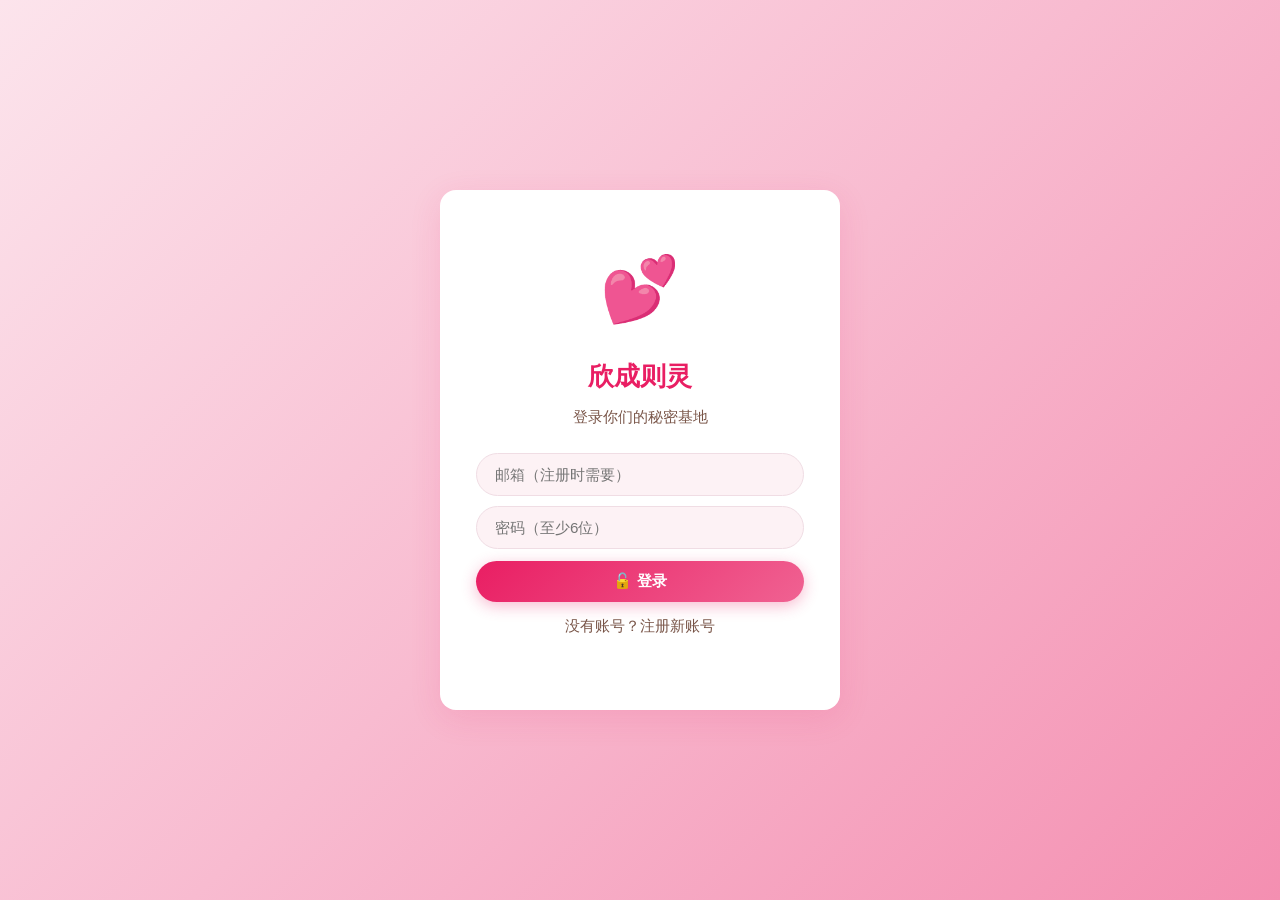
==== index.html @ c06fbb12 "欣成则灵 v2.0 - Supabase 云端版" ====
<!DOCTYPE html>
<html lang="zh-CN">
<head>
  <meta charset="UTF-8">
  <meta name="viewport" content="width=device-width, initial-scale=1.0, viewport-fit=cover">
  <title>欣成则灵 - 情侣生活记录</title>

  <!-- PWA Meta -->
  <meta name="apple-mobile-web-app-capable" content="yes">
  <meta name="apple-mobile-web-app-status-bar-style" content="black-translucent">
  <meta name="apple-mobile-web-app-title" content="欣成则灵">
  <meta name="theme-color" content="#e91e63">
  <meta name="description" content="欣成则灵 - 属于我们的情侣生活记录">

  <!-- PWA Manifest -->
  <link rel="manifest" href="manifest.json">

  <!-- Apple Touch Icon -->
  <link rel="apple-touch-icon" href="assets/icons/icon-192.png">

  <!-- Styles -->
  <link rel="stylesheet" href="css/style.css">
  <link rel="icon" href="data:image/svg+xml,<svg xmlns='http://www.w3.org/2000/svg' viewBox='0 0 100 100'><text y='.9em' font-size='90'>💕</text></svg>">
</head>
<body>

  <!-- ==================== 登录/注册 ==================== -->
  <div id="lock-screen" class="lock-screen">
    <div class="lock-card">
      <div class="lock-icon">💕</div>
      <h2 id="lock-title">欣成则灵</h2>
      <p id="lock-subtitle">登录你们的秘密基地</p>
      <div class="lock-input-group" style="flex-direction:column;gap:10px">
        <input type="email" id="lock-email" placeholder="邮箱（注册时需要）" style="width:100%;border-radius:25px;padding:12px 18px">
        <input type="password" id="lock-password" placeholder="密码（至少6位）" maxlength="50" style="width:100%;border-radius:25px;padding:12px 18px">
      </div>
      <button id="lock-submit" class="btn btn-primary" style="width:100%;margin-top:12px;justify-content:center">🔓 登录</button>
      <p id="lock-error" class="lock-error hidden"></p>
      <p id="lock-toggle" class="lock-hint">没有账号？<a href="#">注册新账号</a></p>
    </div>
  </div>

  <!-- ==================== 主应用 ==================== -->
  <div id="app" class="app hidden">
    <header class="header">
      <div class="header-inner">
        <div class="logo">💕 欣成则灵</div>
        <button class="menu-toggle" id="menu-toggle" aria-label="菜单">
          <span></span><span></span><span></span>
        </button>
      </div>
      <nav class="nav" id="main-nav">
        <a href="#home" class="nav-item active" data-route="home">
          <span class="nav-icon">🏠</span><span class="nav-text">首页</span>
        </a>
        <a href="#memories" class="nav-item" data-route="memories">
          <span class="nav-icon">📸</span><span class="nav-text">回忆录</span>
        </a>
        <a href="#dates" class="nav-item" data-route="dates">
          <span class="nav-icon">📅</span><span class="nav-text">重要日子</span>
        </a>
        <a href="#plans" class="nav-item" data-route="plans">
          <span class="nav-icon">🎯</span><span class="nav-text">人生规划</span>
        </a>
        <a href="#notes" class="nav-item" data-route="notes">
          <span class="nav-icon">💌</span><span class="nav-text">情书留言</span>
        </a>
        <a href="#wishlist" class="nav-item" data-route="wishlist">
          <span class="nav-icon">✨</span><span class="nav-text">愿望清单</span>
        </a>
        <a href="#settings" class="nav-item" data-route="settings">
          <span class="nav-icon">⚙️</span><span class="nav-text">设置</span>
        </a>
      </nav>
    </header>

    <main class="main">
      <section id="page-home" class="page active"><div class="page-content home-content"></div></section>
      <section id="page-memories" class="page"><div class="page-content memories-content"></div></section>
      <section id="page-dates" class="page"><div class="page-content dates-content"></div></section>
      <section id="page-plans" class="page"><div class="page-content plans-content"></div></section>
      <section id="page-notes" class="page"><div class="page-content notes-content"></div></section>
      <section id="page-wishlist" class="page"><div class="page-content wishlist-content"></div></section>
      <section id="page-settings" class="page"><div class="page-content settings-content"></div></section>
    </main>

    <footer class="footer">
      <p>💕 欣成则灵 · 永远在一起 💕</p>
    </footer>
  </div>

  <!-- 弹窗 -->
  <div id="modal-overlay" class="modal-overlay hidden">
    <div class="modal" id="modal-container">
      <button class="modal-close" id="modal-close">&times;</button>
      <div class="modal-body" id="modal-body"></div>
    </div>
  </div>

  <!-- 灯箱 -->
  <div id="lightbox" class="lightbox hidden">
    <button class="lightbox-close">&times;</button>
    <button class="lightbox-prev">&lsaquo;</button>
    <img id="lightbox-img" src="" alt="">
    <button class="lightbox-next">&rsaquo;</button>
  </div>

  <!-- Toast -->
  <div id="toast" class="toast hidden"></div>

  <!-- Supabase SDK -->
  <script src="https://cdn.jsdelivr.net/npm/@supabase/supabase-js@2"></script>

  <!-- App Scripts -->
  <script src="js/supabase.js"></script>
  <script src="js/utils.js"></script>
  <script src="js/storage.js"></script>
  <script src="js/sync.js"></script>
  <script src="js/pages/home.js"></script>
  <script src="js/pages/memories.js"></script>
  <script src="js/pages/dates.js"></script>
  <script src="js/pages/plans.js"></script>
  <script src="js/pages/notes.js"></script>
  <script src="js/pages/wishlist.js"></script>
  <script src="js/app.js"></script>

  <!-- Register Service Worker -->
  <script>
    if ('serviceWorker' in navigator) {
      navigator.serviceWorker.register('/sw.js').catch(() => {});
    }
  </script>
</body>
</html>
---- css/style.css ----
/* ============================================================
   我们的时光 - 情侣生活记录网站
   配色: 浪漫暖色系 (玫瑰金/粉色)
   ============================================================ */

/* === CSS 变量 (浅色主题) === */
:root {
  --primary: #e91e63;
  --primary-light: #f06292;
  --primary-dark: #c2185b;
  --primary-bg: #fce4ec;
  --accent: #ff6f61;
  --accent-light: #ff8a80;
  --gold: #d4a574;
  --gold-light: #f0d6b8;

  --bg: #faf5f7;
  --bg-card: #ffffff;
  --bg-input: #fdf2f5;
  --text: #3e2723;
  --text-secondary: #795548;
  --text-muted: #a1887f;
  --border: #f0dde4;
  --shadow: 0 2px 12px rgba(233, 30, 99, 0.08);
  --shadow-lg: 0 8px 32px rgba(233, 30, 99, 0.12);

  --radius: 16px;
  --radius-sm: 10px;
  --radius-xs: 6px;
  --transition: 0.3s cubic-bezier(0.4, 0, 0.2, 1);

  --gradient-hero: linear-gradient(135deg, #fce4ec 0%, #f8bbd0 50%, #f48fb1 100%);
  --gradient-card: linear-gradient(135deg, #fff 0%, #fce4ec 100%);
  --gradient-btn: linear-gradient(135deg, #e91e63, #f06292);
  --gradient-love: linear-gradient(135deg, #ff6f61, #e91e63, #c2185b);
}

/* === 深色主题 === */
[data-theme="dark"] {
  --bg: #1a1a2e;
  --bg-card: #252540;
  --bg-input: #2a2a45;
  --text: #e8d5d0;
  --text-secondary: #bcaaa4;
  --text-muted: #8d7b75;
  --border: #3a3050;
  --shadow: 0 2px 12px rgba(0, 0, 0, 0.3);
  --shadow-lg: 0 8px 32px rgba(0, 0, 0, 0.4);
  --gradient-hero: linear-gradient(135deg, #2d1f2e 0%, #3d2040 50%, #2a1a30 100%);
  --gradient-card: linear-gradient(135deg, #252540 0%, #2d1f2e 100%);
}

/* === Reset & Base === */
*, *::before, *::after { box-sizing: border-box; margin: 0; padding: 0; }

html { font-size: 16px; scroll-behavior: smooth; }

body {
  font-family: -apple-system, BlinkMacSystemFont, "Segoe UI", "PingFang SC", "Microsoft YaHei", sans-serif;
  background: var(--bg);
  color: var(--text);
  min-height: 100vh;
  line-height: 1.6;
  -webkit-font-smoothing: antialiased;
  transition: background var(--transition), color var(--transition);
}

a { text-decoration: none; color: inherit; }
button { cursor: pointer; border: none; outline: none; font-family: inherit; }
input, textarea, select { font-family: inherit; outline: none; border: 1px solid var(--border); border-radius: var(--radius-xs); padding: 10px 14px; font-size: 0.95rem; background: var(--bg-input); color: var(--text); transition: border var(--transition); }
input:focus, textarea:focus, select:focus { border-color: var(--primary); }
img { max-width: 100%; display: block; }
ul { list-style: none; }

/* === Utility === */
.hidden { display: none !important; }

/* === Buttons === */
.btn {
  display: inline-flex; align-items: center; gap: 6px;
  padding: 10px 20px; border-radius: 25px;
  font-size: 0.95rem; font-weight: 600;
  transition: all var(--transition);
  white-space: nowrap;
}
.btn-primary { background: var(--gradient-btn); color: #fff; box-shadow: 0 4px 15px rgba(233, 30, 99, 0.3); }
.btn-primary:hover { transform: translateY(-2px); box-shadow: 0 6px 20px rgba(233, 30, 99, 0.4); }
.btn-secondary { background: var(--bg-card); color: var(--primary); border: 2px solid var(--primary); }
.btn-secondary:hover { background: var(--primary-bg); }
.btn-danger { background: #ff5252; color: #fff; }
.btn-danger:hover { background: #ff1744; }
.btn-sm { padding: 6px 14px; font-size: 0.85rem; }
.btn-icon { width: 36px; height: 36px; padding: 0; border-radius: 50%; display: inline-flex; align-items: center; justify-content: center; background: var(--bg); }
.btn-icon:hover { background: var(--primary-bg); }

/* === Lock Screen === */
.lock-screen {
  position: fixed; inset: 0; z-index: 9999;
  display: flex; align-items: center; justify-content: center;
  background: var(--gradient-hero);
}
.lock-card {
  background: var(--bg-card); border-radius: var(--radius);
  padding: 48px 36px; text-align: center;
  box-shadow: var(--shadow-lg); max-width: 400px; width: 90%;
  animation: fadeInUp 0.6s ease;
}
.lock-icon { font-size: 64px; margin-bottom: 16px; animation: heartbeat 1.5s infinite; }
.lock-card h2 { font-size: 1.6rem; margin-bottom: 8px; color: var(--primary); }
.lock-card p { color: var(--text-secondary); margin-bottom: 24px; font-size: 0.95rem; }
.lock-input-group { display: flex; gap: 10px; }
.lock-input-group input { flex: 1; border-radius: 25px; padding: 12px 18px; }
.lock-input-group button { flex-shrink: 0; }
.lock-error { color: #ff5252; margin-top: 12px; font-size: 0.85rem; }
.lock-hint { color: var(--text-muted); margin-top: 12px; font-size: 0.85rem; }

/* === App Layout === */
.app { min-height: 100vh; display: flex; flex-direction: column; }

/* === Header & Nav === */
.header {
  background: var(--bg-card); border-bottom: 1px solid var(--border);
  box-shadow: var(--shadow); position: sticky; top: 0; z-index: 100;
}
.header-inner {
  display: flex; align-items: center; justify-content: space-between;
  padding: 12px 20px; max-width: 1100px; margin: 0 auto;
}
.logo { font-size: 1.2rem; font-weight: 700; color: var(--primary); }

/* Hamburger */
.menu-toggle {
  display: none; flex-direction: column; gap: 5px;
  background: none; padding: 5px;
}
.menu-toggle span {
  display: block; width: 24px; height: 2px;
  background: var(--text); border-radius: 2px; transition: var(--transition);
}
.nav {
  display: flex; gap: 4px; padding: 0 20px 12px;
  max-width: 1100px; margin: 0 auto; overflow-x: auto;
  scrollbar-width: none;
}
.nav::-webkit-scrollbar { display: none; }
.nav-item {
  display: flex; align-items: center; gap: 6px;
  padding: 8px 16px; border-radius: 20px;
  font-size: 0.9rem; font-weight: 500;
  color: var(--text-secondary); transition: all var(--transition);
  white-space: nowrap; flex-shrink: 0;
}
.nav-item:hover { background: var(--primary-bg); color: var(--primary); }
.nav-item.active { background: var(--primary); color: #fff; }
.nav-icon { font-size: 1.1rem; }

/* === Main === */
.main { flex: 1; max-width: 1100px; width: 100%; margin: 0 auto; padding: 20px; }

.page { display: none; animation: fadeIn 0.4s ease; }
.page.active { display: block; }

/* === Cards === */
.card {
  background: var(--bg-card); border-radius: var(--radius);
  box-shadow: var(--shadow); padding: 24px;
  transition: all var(--transition);
}
.card:hover { box-shadow: var(--shadow-lg); }
.card-header {
  display: flex; align-items: center; justify-content: space-between;
  margin-bottom: 16px; padding-bottom: 12px; border-bottom: 1px solid var(--border);
}
.card-title { font-size: 1.15rem; font-weight: 700; color: var(--primary); display: flex; align-items: center; gap: 8px; }

/* === Home Page === */
.home-grid { display: grid; grid-template-columns: 1fr 1fr; gap: 20px; }
@media (max-width: 768px) { .home-grid { grid-template-columns: 1fr; } }

.days-counter {
  grid-column: 1 / -1;
  text-align: center; padding: 36px 24px;
  background: var(--gradient-card);
}
.days-number {
  font-size: 3.5rem; font-weight: 800;
  background: var(--gradient-love); -webkit-background-clip: text;
  -webkit-text-fill-color: transparent; background-clip: text;
  line-height: 1.2;
}
.days-label { font-size: 1rem; color: var(--text-secondary); margin-top: 4px; }
.days-date { font-size: 0.85rem; color: var(--text-muted); margin-top: 4px; }

.hero-quote {
  grid-column: 1 / -1;
  text-align: center; padding: 20px 24px; font-style: italic;
  color: var(--primary); font-size: 1.05rem; font-weight: 500;
}

.countdown-list { display: flex; flex-direction: column; gap: 10px; }
.countdown-item {
  display: flex; align-items: center; justify-content: space-between;
  padding: 12px 16px; background: var(--primary-bg); border-radius: var(--radius-sm);
}
.countdown-info { display: flex; align-items: center; gap: 10px; }
.countdown-icon { font-size: 1.5rem; }
.countdown-title { font-weight: 600; }
.countdown-date { font-size: 0.8rem; color: var(--text-muted); }
.countdown-days {
  font-weight: 700; color: var(--primary); font-size: 1.1rem;
  white-space: nowrap;
}

.random-memory {
  cursor: pointer; transition: all var(--transition);
}
.random-memory:hover { transform: translateY(-2px); }
.random-memory img {
  width: 100%; height: 180px; object-fit: cover;
  border-radius: var(--radius-sm); margin-top: 12px;
}
.random-memory .memory-date { font-size: 0.85rem; color: var(--text-muted); }
.random-memory .memory-title { font-weight: 600; margin-top: 8px; }
.random-memory .memory-desc { font-size: 0.9rem; color: var(--text-secondary); margin-top: 4px; display: -webkit-box; -webkit-line-clamp: 2; -webkit-box-orient: vertical; overflow: hidden; }

/* === Memories Page === */
.memories-toolbar {
  display: flex; gap: 12px; margin-bottom: 20px; flex-wrap: wrap; align-items: center;
}
.memories-toolbar select, .memories-toolbar input {
  padding: 8px 14px; border-radius: 20px; font-size: 0.9rem;
}
.memories-grid {
  display: grid;
  grid-template-columns: repeat(auto-fill, minmax(280px, 1fr));
  gap: 20px;
}
.memory-card {
  background: var(--bg-card); border-radius: var(--radius);
  box-shadow: var(--shadow); overflow: hidden;
  transition: all var(--transition); cursor: pointer;
}
.memory-card:hover { transform: translateY(-4px); box-shadow: var(--shadow-lg); }
.memory-card-img {
  width: 100%; height: 220px; object-fit: cover;
  background: var(--primary-bg);
}
.memory-card-body { padding: 16px; }
.memory-card-date { font-size: 0.8rem; color: var(--text-muted); }
.memory-card-title { font-weight: 700; margin: 6px 0; font-size: 1.05rem; }
.memory-card-desc {
  font-size: 0.9rem; color: var(--text-secondary);
  display: -webkit-box; -webkit-line-clamp: 3; -webkit-box-orient: vertical; overflow: hidden;
}
.memory-card-tags { display: flex; gap: 6px; margin-top: 10px; flex-wrap: wrap; }
.tag {
  padding: 3px 10px; border-radius: 12px;
  font-size: 0.75rem; font-weight: 500;
  background: var(--primary-bg); color: var(--primary);
}
.memory-card-actions {
  display: flex; gap: 8px; padding: 0 16px 16px;
}

/* Memory form */
.memory-form { display: flex; flex-direction: column; gap: 14px; }
.memory-form label { font-weight: 600; font-size: 0.9rem; }
.memory-form textarea { min-height: 100px; resize: vertical; }
.photo-preview { display: flex; gap: 10px; flex-wrap: wrap; }
.photo-preview-item {
  position: relative; width: 100px; height: 100px;
  border-radius: var(--radius-sm); overflow: hidden;
}
.photo-preview-item img { width: 100%; height: 100%; object-fit: cover; }
.photo-preview-item button {
  position: absolute; top: 4px; right: 4px;
  width: 22px; height: 22px; border-radius: 50%;
  background: rgba(0,0,0,0.6); color: #fff; font-size: 12px;
  display: flex; align-items: center; justify-content: center;
}

/* === Dates Page === */
.dates-layout { display: grid; grid-template-columns: 1fr 1fr; gap: 20px; }
@media (max-width: 768px) { .dates-layout { grid-template-columns: 1fr; } }

/* Calendar */
.calendar { background: var(--bg-card); border-radius: var(--radius); box-shadow: var(--shadow); padding: 20px; }
.calendar-header {
  display: flex; align-items: center; justify-content: space-between;
  margin-bottom: 16px;
}
.calendar-month { font-size: 1.15rem; font-weight: 700; }
.calendar-nav { display: flex; gap: 8px; }
.calendar-nav button {
  width: 32px; height: 32px; border-radius: 50%;
  background: var(--bg); font-size: 1rem; display: flex; align-items: center; justify-content: center;
}
.calendar-weekdays {
  display: grid; grid-template-columns: repeat(7, 1fr);
  text-align: center; font-size: 0.8rem; color: var(--text-muted);
  font-weight: 600; margin-bottom: 8px;
}
.calendar-days {
  display: grid; grid-template-columns: repeat(7, 1fr); gap: 4px;
}
.calendar-day {
  aspect-ratio: 1; display: flex; align-items: center; justify-content: center;
  border-radius: 50%; font-size: 0.9rem; cursor: pointer;
  transition: all var(--transition); position: relative;
}
.calendar-day:hover { background: var(--primary-bg); }
.calendar-day.today { background: var(--primary); color: #fff; font-weight: 700; }
.calendar-day.other-month { color: var(--text-muted); opacity: 0.4; }
.calendar-day.has-event::after {
  content: ''; position: absolute; bottom: 3px;
  width: 5px; height: 5px; border-radius: 50%; background: var(--accent);
}
.calendar-day.today.has-event::after { background: #fff; }
.calendar-day.period-day { background: #fce4ec; color: var(--primary); font-weight: 600; border-radius: 0; }
.calendar-day.period-day.first { border-radius: 50% 0 0 50%; }
.calendar-day.period-day.last { border-radius: 0 50% 50% 0; }
.calendar-day.period-day.single { border-radius: 50%; }
.calendar-day.period-day.predicted { background: repeating-linear-gradient(45deg, #fce4ec, #fce4ec 3px, #f8bbd0 3px, #f8bbd0 6px); color: var(--primary-dark); }
.calendar-day.ovulation-day { border: 2px solid #ff9800; border-radius: 50%; }

.calendar-legend { display: flex; gap: 16px; margin-top: 12px; font-size: 0.8rem; flex-wrap: wrap; }
.legend-item { display: flex; align-items: center; gap: 6px; }
.legend-dot { width: 8px; height: 8px; border-radius: 50%; }
.legend-dot.period { background: #e91e63; }
.legend-dot.ovulation { background: #ff9800; }
.legend-dot.event { background: #ff6f61; }

/* Date list */
.date-list { display: flex; flex-direction: column; gap: 12px; }
.date-card {
  display: flex; align-items: center; gap: 14px;
  padding: 16px; background: var(--bg-card); border-radius: var(--radius-sm);
  box-shadow: var(--shadow); transition: all var(--transition);
}
.date-card:hover { box-shadow: var(--shadow-lg); }
.date-card-icon { font-size: 2rem; }
.date-card-info { flex: 1; }
.date-card-title { font-weight: 700; }
.date-card-date { font-size: 0.85rem; color: var(--text-muted); }
.date-card-countdown { font-weight: 700; color: var(--primary); white-space: nowrap; }

/* Period tracker */
.period-stats { display: grid; grid-template-columns: repeat(3, 1fr); gap: 12px; margin-bottom: 16px; }
.period-stat { text-align: center; padding: 14px; background: var(--primary-bg); border-radius: var(--radius-sm); }
.period-stat-value { font-size: 1.5rem; font-weight: 700; color: var(--primary); }
.period-stat-label { font-size: 0.8rem; color: var(--text-muted); }

/* === Plans Page === */
.plans-toolbar { display: flex; gap: 12px; margin-bottom: 20px; flex-wrap: wrap; align-items: center; }
.plans-toolbar select { padding: 8px 14px; border-radius: 20px; }
.plans-grid { display: grid; grid-template-columns: repeat(auto-fill, minmax(320px, 1fr)); gap: 20px; }
.plan-card { background: var(--bg-card); border-radius: var(--radius); box-shadow: var(--shadow); padding: 20px; transition: all var(--transition); }
.plan-card:hover { box-shadow: var(--shadow-lg); transform: translateY(-2px); }
.plan-category {
  display: inline-block; padding: 3px 10px; border-radius: 12px;
  font-size: 0.75rem; font-weight: 600; margin-bottom: 10px;
}
.plan-category.career { background: #e3f2fd; color: #1565c0; }
.plan-category.travel { background: #e8f5e9; color: #2e7d32; }
.plan-category.family { background: #fce4ec; color: #c2185b; }
.plan-category.finance { background: #fff8e1; color: #f57f17; }
.plan-category.study { background: #ede7f6; color: #4527a0; }
.plan-category.health { background: #e0f2f1; color: #00695c; }
.plan-category.other { background: #f5f5f5; color: #616161; }
[data-theme="dark"] .plan-category.other { background: #333; }

.plan-title { font-size: 1.1rem; font-weight: 700; margin-bottom: 6px; }
.plan-desc { font-size: 0.9rem; color: var(--text-secondary); margin-bottom: 12px; }
.plan-progress-bar {
  height: 8px; background: var(--border); border-radius: 4px;
  overflow: hidden; margin-bottom: 6px;
}
.plan-progress-fill {
  height: 100%; border-radius: 4px;
  background: var(--gradient-btn); transition: width 0.5s ease;
}
.plan-progress-text { font-size: 0.8rem; color: var(--text-muted); }
.plan-meta {
  display: flex; justify-content: space-between; align-items: center;
  margin-top: 12px; font-size: 0.85rem;
}
.plan-status {
  padding: 3px 10px; border-radius: 12px; font-size: 0.75rem; font-weight: 600;
}
.plan-status.planned { background: #fff3e0; color: #e65100; }
.plan-status.in-progress { background: #e8f5e9; color: #2e7d32; }
.plan-status.completed { background: #e3f2fd; color: #1565c0; }
.plan-target { color: var(--text-muted); }

.plan-subtasks { margin-top: 12px; }
.plan-subtask {
  display: flex; align-items: center; gap: 8px;
  padding: 6px 0; font-size: 0.9rem;
}
.plan-subtask input[type="checkbox"] { accent-color: var(--primary); width: 16px; height: 16px; }
.plan-subtask.done { text-decoration: line-through; color: var(--text-muted); }

/* === Notes Page === */
.notes-toolbar { display: flex; gap: 12px; margin-bottom: 20px; }
.notes-list { display: flex; flex-direction: column; gap: 16px; }
.note-card {
  background: var(--bg-card); border-radius: var(--radius);
  box-shadow: var(--shadow); padding: 20px; transition: all var(--transition);
  position: relative;
}
.note-card:hover { box-shadow: var(--shadow-lg); }
.note-card.private { border-left: 4px solid var(--accent); }
.note-header { display: flex; justify-content: space-between; align-items: center; margin-bottom: 10px; }
.note-author { font-weight: 700; display: flex; align-items: center; gap: 6px; }
.note-date { font-size: 0.8rem; color: var(--text-muted); }
.note-content { font-size: 0.95rem; line-height: 1.7; white-space: pre-wrap; }
.note-private-badge {
  font-size: 0.75rem; padding: 2px 8px; border-radius: 10px;
  background: #fce4ec; color: var(--accent);
}

/* === Wishlist Page === */
.wishlist-toolbar { display: flex; gap: 12px; margin-bottom: 20px; flex-wrap: wrap; }
.wishlist-toolbar select { padding: 8px 14px; border-radius: 20px; }
.wishlist-grid { display: grid; grid-template-columns: repeat(auto-fill, minmax(260px, 1fr)); gap: 20px; }
.wish-card {
  background: var(--bg-card); border-radius: var(--radius);
  box-shadow: var(--shadow); overflow: hidden; transition: all var(--transition);
}
.wish-card:hover { transform: translateY(-4px); box-shadow: var(--shadow-lg); }
.wish-card-img {
  width: 100%; height: 160px; object-fit: cover;
  background: var(--primary-bg);
}
.wish-card-body { padding: 16px; }
.wish-card-title { font-weight: 700; margin-bottom: 4px; }
.wish-card-desc { font-size: 0.85rem; color: var(--text-secondary); margin-bottom: 10px; }
.wish-card-status {
  display: inline-block; padding: 3px 10px; border-radius: 12px;
  font-size: 0.75rem; font-weight: 600;
}
.wish-card-status.wishlist { background: #fff3e0; color: #e65100; }
.wish-card-status.planned { background: #e8f5e9; color: #2e7d32; }
.wish-card-status.done { background: #e3f2fd; color: #1565c0; }

/* === Settings Page === */
.settings-section { margin-bottom: 28px; }
.settings-section h3 { font-size: 1.1rem; margin-bottom: 14px; color: var(--primary); display: flex; align-items: center; gap: 8px; }
.settings-form { display: flex; flex-direction: column; gap: 14px; max-width: 500px; }
.settings-form label { font-weight: 600; font-size: 0.9rem; }
.settings-row { display: flex; gap: 12px; align-items: center; flex-wrap: wrap; }

/* === Modal === */
.modal-overlay {
  position: fixed; inset: 0; z-index: 1000;
  background: rgba(0,0,0,0.5); display: flex; align-items: center; justify-content: center;
  animation: fadeIn 0.2s ease;
}
.modal {
  background: var(--bg-card); border-radius: var(--radius);
  padding: 28px; max-width: 560px; width: 92%; max-height: 85vh;
  overflow-y: auto; position: relative;
  animation: fadeInUp 0.3s ease;
}
.modal-close {
  position: absolute; top: 12px; right: 16px;
  font-size: 1.8rem; background: none; color: var(--text-muted);
  line-height: 1;
}
.modal-close:hover { color: var(--text); }
.modal-body h3 { margin-bottom: 16px; color: var(--primary); }

/* === Lightbox === */
.lightbox {
  position: fixed; inset: 0; z-index: 2000;
  background: rgba(0,0,0,0.9); display: flex; align-items: center; justify-content: center;
}
.lightbox img { max-width: 90vw; max-height: 85vh; object-fit: contain; border-radius: 8px; }
.lightbox-close, .lightbox-prev, .lightbox-next {
  position: absolute; background: rgba(255,255,255,0.15); color: #fff;
  border-radius: 50%; display: flex; align-items: center; justify-content: center;
  font-size: 1.8rem; transition: background var(--transition);
}
.lightbox-close:hover, .lightbox-prev:hover, .lightbox-next:hover { background: rgba(255,255,255,0.3); }
.lightbox-close { top: 16px; right: 16px; width: 44px; height: 44px; }
.lightbox-prev { left: 16px; top: 50%; transform: translateY(-50%); width: 48px; height: 48px; }
.lightbox-next { right: 16px; top: 50%; transform: translateY(-50%); width: 48px; height: 48px; }

/* === Toast === */
.toast {
  position: fixed; bottom: 30px; left: 50%; transform: translateX(-50%);
  background: #333; color: #fff; padding: 12px 24px;
  border-radius: 25px; font-size: 0.9rem; z-index: 3000;
  box-shadow: 0 4px 16px rgba(0,0,0,0.3); animation: fadeInUp 0.3s ease;
}

/* === Footer === */
.footer {
  text-align: center; padding: 16px;
  font-size: 0.85rem; color: var(--text-muted);
  border-top: 1px solid var(--border);
}

/* === Empty State === */
.empty-state {
  text-align: center; padding: 48px 20px; color: var(--text-muted);
}
.empty-state .empty-icon { font-size: 3rem; margin-bottom: 12px; }
.empty-state p { font-size: 0.95rem; }

/* === Animations === */
@keyframes fadeIn { from { opacity: 0; } to { opacity: 1; } }
@keyframes fadeInUp { from { opacity: 0; transform: translateY(20px); } to { opacity: 1; transform: translateY(0); } }
@keyframes heartbeat {
  0%, 100% { transform: scale(1); }
  25% { transform: scale(1.1); }
  50% { transform: scale(1); }
  75% { transform: scale(1.1); }
}

/* === Responsive === */
@media (max-width: 768px) {
  .header-inner { padding: 10px 14px; }
  .menu-toggle { display: flex; }
  .nav {
    display: none; flex-wrap: wrap; padding: 8px 14px;
  }
  .nav.open { display: flex; }
  .main { padding: 14px; }
  .card { padding: 16px; }
  .days-number { font-size: 2.5rem; }
  .memories-toolbar, .plans-toolbar, .wishlist-toolbar { flex-direction: column; }
  .period-stats { grid-template-columns: repeat(3, 1fr); }
  .calendar { padding: 14px; }
  .nav-item { padding: 6px 12px; font-size: 0.8rem; }
}
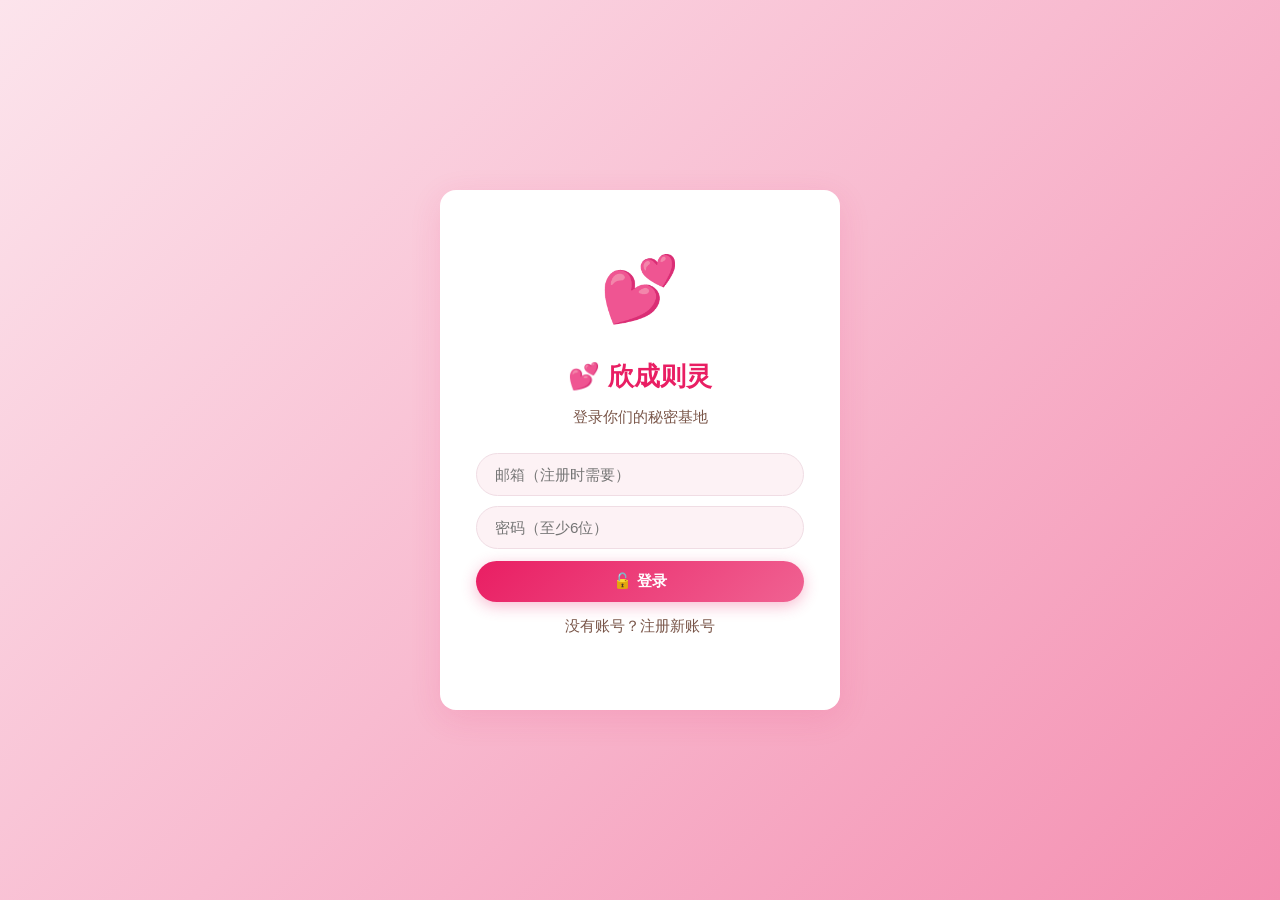
==== commit f1276055: "修复 Supabase SDK 兼容性和错误处理" ====
--- a/index.html
+++ b/index.html
@@ -108,8 +108,8 @@
   <!-- Toast -->
   <div id="toast" class="toast hidden"></div>
 
-  <!-- Supabase SDK -->
-  <script src="https://cdn.jsdelivr.net/npm/@supabase/supabase-js@2"></script>
+  <!-- Supabase SDK (v2.45+ 支持 publishable key) -->
+  <script src="https://cdn.jsdelivr.net/npm/@supabase/supabase-js@2.49.1"></script>
 
   <!-- App Scripts -->
   <script src="js/supabase.js"></script>
